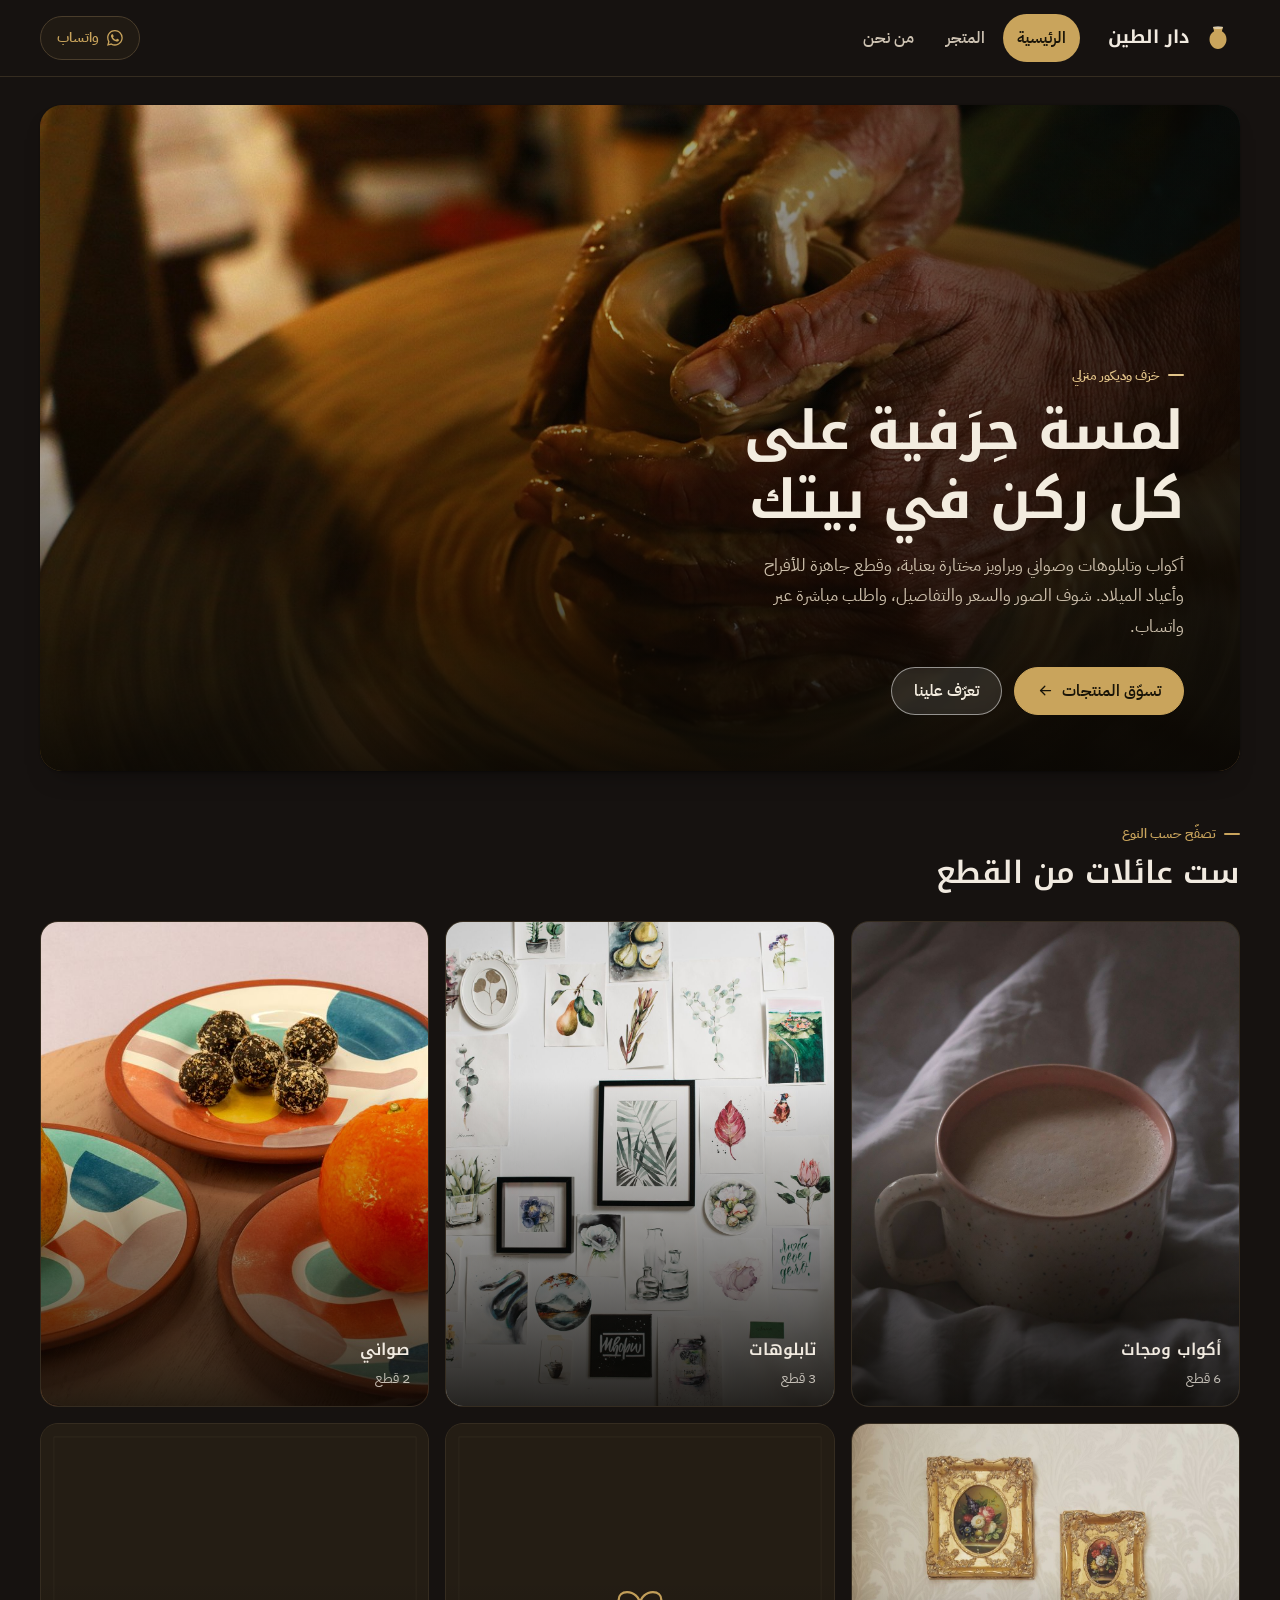
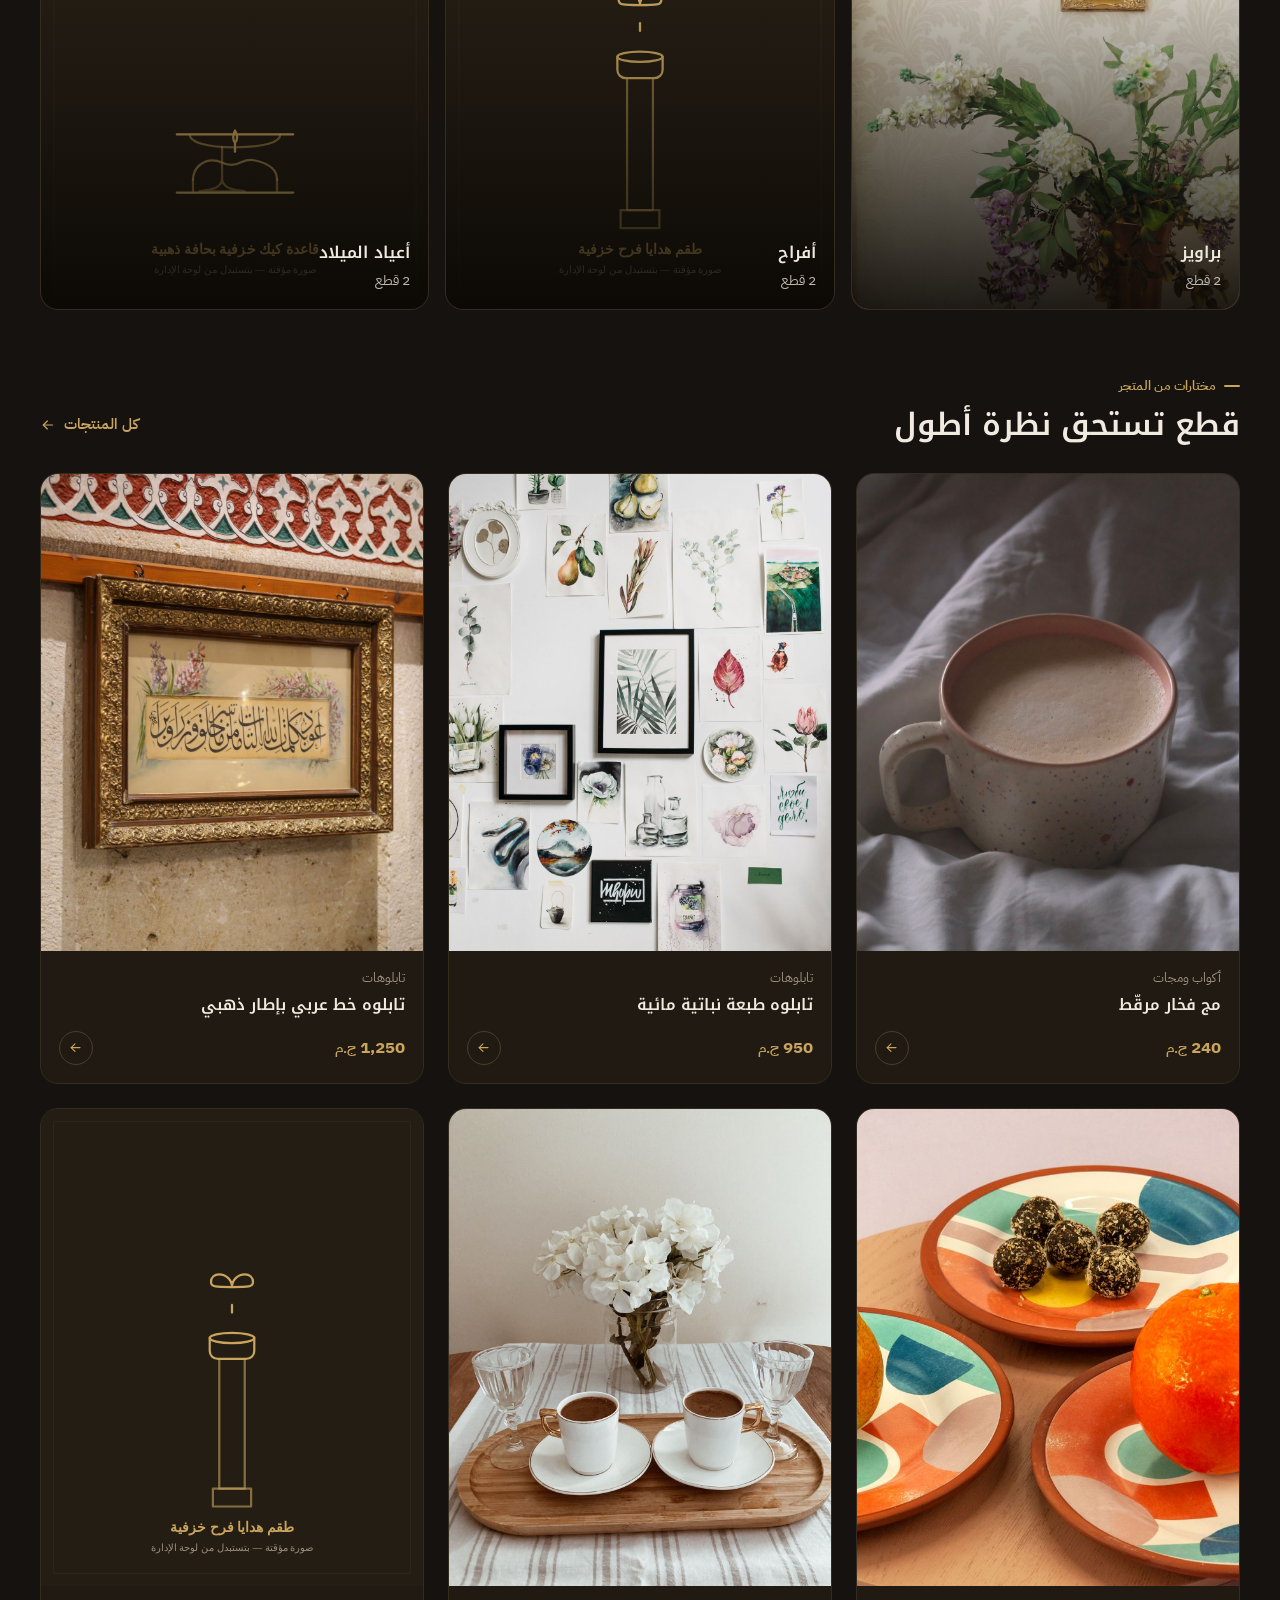
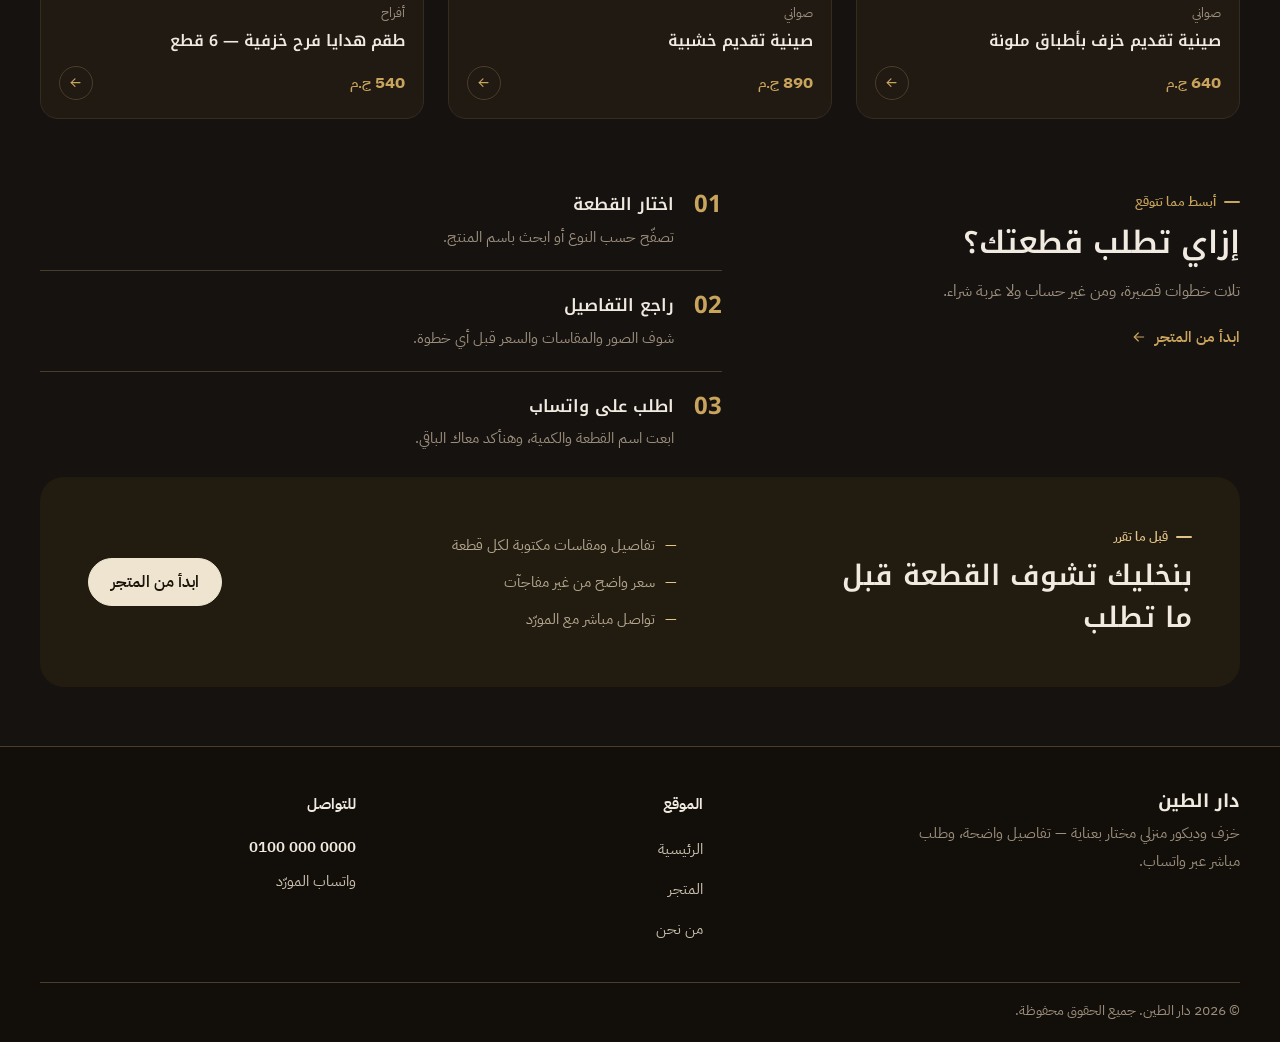
==== index.html @ bdda4b5a "chore: initial commit — دار الطين storefront (static)" ====
<!DOCTYPE html>
<html lang="ar" dir="rtl">
<head>
<meta charset="utf-8">
<meta name="viewport" content="width=device-width, initial-scale=1">
<title>دار الطين — خزف وديكور منزلي</title>
<meta name="description" content="دار الطين: أكواب ومجات وتابلوهات وصواني وبراويز مختارة بعناية. صور وسعر وتفاصيل واضحة، والطلب مباشرة عبر واتساب.">
<meta name="theme-color" content="#161210">
<link rel="icon" href="assets/favicon.svg" type="image/svg+xml">
<meta property="og:type" content="website">
<meta property="og:site_name" content="دار الطين">
<meta property="og:locale" content="ar_EG">
<meta property="og:title" content="دار الطين — خزف وديكور منزلي">
<meta property="og:description" content="أكواب ومجات وتابلوهات وصواني وبراويز مختارة بعناية. شوف الصور والسعر والتفاصيل، واطلب مباشرة عبر واتساب.">
<meta property="og:image" content="assets/stock/hero.jpg">
<meta property="og:image:alt" content="أيدٍ تشكّل الفخار على العجلة داخل ورشة خزف">
<meta name="twitter:card" content="summary_large_image">
<meta name="twitter:title" content="دار الطين — خزف وديكور منزلي">
<meta name="twitter:description" content="أكواب ومجات وتابلوهات وصواني وبراويز مختارة بعناية. الطلب مباشرة عبر واتساب.">
<meta name="twitter:image" content="assets/stock/hero.jpg">
<link rel="preconnect" href="https://fonts.googleapis.com">
<link rel="preconnect" href="https://fonts.gstatic.com" crossorigin>
<link href="https://fonts.googleapis.com/css2?family=IBM+Plex+Sans+Arabic:wght@400;500;600;700&family=Noto+Kufi+Arabic:wght@500;600;700&display=swap" rel="stylesheet">
<style>
/* OD-LAYOUT-PRIMITIVES v1 — structure only: display, flex/grid, overflow, wrapping, ratio, geometry.
   Put this @layer first; product CSS outside the layer wins ordinary layout rules.
   Native hidden and closed-dialog states take precedence over component display rules. */
@layer od-layout {
  [hidden]:not([hidden="until-found" i]) { display: none !important; }
  dialog:not([open]) { display: none !important; }

  :where(.od-stack,.od-row,.od-row-top,.od-cluster,.od-grid,.od-field,.od-stat,.od-cell,.od-tile) > :where(*) { min-width: 0; }

  /* containers */
  .od-stack   { display: flex; flex-direction: column; gap: var(--od-gap, 8px); }
  .od-row     { display: flex; align-items: center; gap: var(--od-gap, 8px); }
  .od-row-top { display: flex; align-items: flex-start; gap: var(--od-gap, 8px); }
  .od-cluster { display: flex; flex-wrap: wrap; align-items: center; gap: var(--od-gap, 8px); }
  .od-fill    { flex: 1 1 0; min-width: 0; }
  .od-fixed   { flex: none; }
  .od-grid    { display: grid; gap: var(--od-gap, 12px); grid-template-columns: repeat(var(--od-cols, 3), minmax(0, 1fr)); }

  /* stacked information: each piece is its own line — never sibling inline spans */
  .od-stat, .od-field, .od-cell { display: grid; gap: var(--od-gap, 2px); }
  :where(.od-stat,.od-field,.od-cell) > :where(*) { display: block; }
  .od-tile { display: grid; grid-template-rows: auto 1fr; }
  :where(.od-tile) > :where(*) { display: block; }

  /* media keeps its intrinsic ratio by default; never a distorted or cropped
     cover by accident. height:auto lets the ratio win over an <img height="…">
     attribute. Cropping to a uniform box is an explicit opt-in: set --od-ratio
     AND add .od-media-cover together (per the core rule, only where a crop is
     deliberate — tile thumbs, decorative fills — never on full-frame content). */
  .od-media { display: block; width: 100%; height: auto; aspect-ratio: var(--od-ratio, auto); }
  .od-media-cover { object-fit: cover; }

  /* functional inline SVG icons opt into bounded geometry; content SVGs keep their own */
  .od-icon { display: inline-block; inline-size: var(--od-icon-size, 1em); block-size: var(--od-icon-size, 1em); flex: none; }

  /* data text only — authored copy is rewritten to its budget instead */
  .od-truncate { display: block; max-width: 100%; overflow: hidden; white-space: nowrap; text-overflow: ellipsis; }
  .od-clamp-2, .od-clamp-3 { display: -webkit-box; -webkit-box-orient: vertical; overflow: hidden; overflow-wrap: anywhere; }
  .od-clamp-2 { -webkit-line-clamp: 2; }
  .od-clamp-3 { -webkit-line-clamp: 3; }
  .od-lines-2 { min-height: calc(2 * 1.4em); }   /* block-level reservation for a shared baseline */
  .od-nowrap  { white-space: nowrap; }           /* 数字+单位 · 价格+起 · 日期+星期 */
  .od-keep    { word-break: keep-all; overflow-wrap: anywhere; } /* CJK labels break at spaces / <wbr> first */

  /* screen skeleton (optional): bars take their own space, the middle scrolls — no padding guessed for chrome */
  .od-screen { display: grid; grid-template-rows: auto minmax(0, 1fr) auto; height: 100%; }
  .od-scroll { overflow-y: auto; overscroll-behavior: contain; min-height: 0; }

  /* horizontal rail: the next item peeks at the edge; trailing room survives overflow */
  .od-rail { display: flex; gap: var(--od-gap, 8px); overflow-x: auto; scroll-snap-type: x proximity; scrollbar-width: none;
             padding-inline: var(--od-rail-pad, 16px); scroll-padding-inline: var(--od-rail-pad, 16px); }
  .od-rail::-webkit-scrollbar { display: none; }
  :where(.od-rail) > :where(*) { flex: none; scroll-snap-align: start; }
  :where(.od-rail) > :where(:last-child) { margin-inline-end: var(--od-rail-pad, 16px); }

  .od-spacer { flex: none; visibility: hidden; pointer-events: none; }
  .od-touch  { min-width: 44px; min-height: 44px; }
}
:root [hidden]:where(:not([hidden="until-found" i])) { display: none; }
/* /OD-LAYOUT-PRIMITIVES v1 */
</style>
<link rel="stylesheet" href="styles.css">
</head>
<body>
<a class="skip-link" href="#main">تخطَّ إلى المحتوى</a>

<header class="site-header">
  <div class="container header-inner">
    <button class="brand" type="button" data-nav="home" aria-label="دار الطين — الصفحة الرئيسية">
      <span class="brand-mark" aria-hidden="true">
        <svg viewBox="0 0 32 32" focusable="false">
          <path d="M11 5h10l-1.1 4.3c2.9 1.7 4.6 4.5 4.6 7.9 0 5.1-3.7 9.8-8.5 9.8s-8.5-4.7-8.5-9.8c0-3.4 1.7-6.2 4.6-7.9L11 5Z" fill="currentColor"/>
          <ellipse cx="16" cy="5.6" rx="5" ry="1.5" fill="#F3ECDF" opacity=".55"/>
        </svg>
      </span>
      <span class="brand-name">دار الطين</span>
    </button>

    <nav class="main-nav" aria-label="التنقل الرئيسي">
      <button type="button" class="nav-link" data-nav="home" aria-current="page">الرئيسية</button>
      <button type="button" class="nav-link" data-nav="shop">المتجر</button>
      <button type="button" class="nav-link" data-nav="about">من نحن</button>
    </nav>

    <div class="header-actions">
      <button class="header-shop" type="button" data-nav="shop">المتجر</button>
      <a class="btn btn-wa btn-sm" data-wa-link href="#" target="_blank" rel="noopener" aria-label="تواصل عبر واتساب">
        <svg class="od-icon" viewBox="0 0 24 24" fill="currentColor" aria-hidden="true" focusable="false"><path d="M17.472 14.382c-.297-.149-1.758-.867-2.03-.967-.273-.099-.471-.148-.67.15-.197.297-.767.966-.94 1.164-.173.199-.347.223-.644.075-.297-.15-1.255-.463-2.39-1.475-.883-.788-1.48-1.761-1.653-2.059-.173-.297-.018-.458.13-.606.134-.133.298-.347.446-.52.149-.174.198-.298.298-.497.099-.198.05-.371-.025-.52-.075-.149-.669-1.612-.916-2.207-.242-.579-.487-.5-.669-.51-.173-.008-.371-.01-.57-.01-.198 0-.52.074-.792.372-.272.297-1.04 1.016-1.04 2.479 0 1.462 1.065 2.875 1.213 3.074.149.198 2.096 3.2 5.077 4.487.709.306 1.262.489 1.694.625.712.227 1.36.195 1.871.118.571-.085 1.758-.719 2.006-1.413.248-.694.248-1.289.173-1.413-.074-.124-.272-.198-.57-.347m-5.421 7.403h-.004a9.87 9.87 0 0 1-5.031-1.378l-.361-.214-3.741.982.998-3.648-.235-.374a9.86 9.86 0 0 1-1.51-5.26c.001-5.45 4.436-9.884 9.888-9.884 2.64 0 5.122 1.03 6.988 2.898a9.825 9.825 0 0 1 2.893 6.994c-.003 5.45-4.437 9.884-9.885 9.884m8.413-18.297A11.815 11.815 0 0 0 12.05 0C5.495 0 .16 5.335.157 11.892c0 2.096.547 4.142 1.588 5.945L0 24l6.305-1.654a11.882 11.882 0 0 0 5.683 1.448h.005c6.554 0 11.89-5.335 11.893-11.893a11.821 11.821 0 0 0-3.48-8.413Z"/></svg>
        <span>واتساب</span>
      </a>
      <button class="menu-toggle" id="menu-toggle" type="button" aria-expanded="false" aria-controls="mobile-menu" aria-label="فتح القائمة">
        <svg class="od-icon" viewBox="0 0 24 24" fill="none" stroke="currentColor" stroke-width="1.7" stroke-linecap="round" aria-hidden="true" focusable="false"><path d="M4 7h16M4 12h16M4 17h16"/></svg>
      </button>
    </div>
  </div>

  <div class="mobile-menu" id="mobile-menu" hidden>
    <nav aria-label="قائمة الجوال">
      <button type="button" class="nav-link" data-nav="home">الرئيسية</button>
      <button type="button" class="nav-link" data-nav="shop">المتجر</button>
      <button type="button" class="nav-link" data-nav="about">من نحن</button>
    </nav>
  </div>
</header>

<main id="main" tabindex="-1">

  <section class="view" id="view-home" aria-labelledby="home-title">
    <div class="hero">
      <div class="container">
        <div class="hero-panel">
          <img class="hero-img" src="assets/stock/hero.jpg" width="1280" height="853" alt="أيدٍ تشكّل الفخار على العجلة داخل ورشة خزف" fetchpriority="high" decoding="async">
          <div class="hero-copy">
            <p class="eyebrow eyebrow-inverse">خزف وديكور منزلي</p>
            <h1 id="home-title" tabindex="-1">لمسة حِرَفية على كل ركن في بيتك</h1>
            <p class="hero-lead">أكواب وتابلوهات وصواني وبراويز مختارة بعناية، وقطع جاهزة للأفراح وأعياد الميلاد. شوف الصور والسعر والتفاصيل، واطلب مباشرة عبر واتساب.</p>
            <div class="hero-actions">
              <button class="btn btn-primary" type="button" data-nav="shop">
                تسوّق المنتجات
                <svg class="od-icon" viewBox="0 0 24 24" fill="none" stroke="currentColor" stroke-width="1.8" stroke-linecap="round" stroke-linejoin="round" aria-hidden="true" focusable="false"><path d="M19 12H5"/><path d="m11 18-6-6 6-6"/></svg>
              </button>
              <button class="btn btn-hero-ghost" type="button" data-nav="about">تعرّف علينا</button>
            </div>
            <p class="hero-caption" id="hero-caption" hidden></p>
          </div>
        </div>
      </div>
    </div>

    <section class="section" aria-labelledby="cat-title">
      <div class="container">
        <div class="section-head">
          <div>
            <p class="eyebrow">تصفّح حسب النوع</p>
            <h2 id="cat-title">ست عائلات من القطع</h2>
          </div>
        </div>
        <div class="category-grid">
          <button class="category-tile" type="button" data-cat-goto="mugs">
            <span class="category-media" data-cat-media="mugs" aria-hidden="true">
              <img alt="" loading="lazy" decoding="async" hidden>
              <span class="category-fallback" hidden>
                <svg class="od-icon" viewBox="0 0 24 24" fill="none" stroke="currentColor" stroke-width="1.6" stroke-linecap="round" stroke-linejoin="round" focusable="false"><path d="M5 8h11v7a5 5 0 0 1-5 5h-1a5 5 0 0 1-5-5V8Z"/><path d="M16 9h2.3a2.7 2.7 0 0 1 0 5.4H16"/></svg>
              </span>
            </span>
            <span class="category-body">
              <span class="category-name">أكواب ومجات</span>
              <span class="category-count" data-cat-count="mugs">—</span>
            </span>
          </button>
          <button class="category-tile" type="button" data-cat-goto="art">
            <span class="category-media" data-cat-media="art" aria-hidden="true">
              <img alt="" loading="lazy" decoding="async" hidden>
              <span class="category-fallback" hidden>
                <svg class="od-icon" viewBox="0 0 24 24" fill="none" stroke="currentColor" stroke-width="1.6" stroke-linecap="round" stroke-linejoin="round" focusable="false"><rect x="4" y="5" width="16" height="14" rx="2"/><path d="m7.5 15.5 3-3 2.5 2.5 2-2 2.5 2.5"/><circle cx="9" cy="9.3" r="1"/></svg>
              </span>
            </span>
            <span class="category-body">
              <span class="category-name">تابلوهات</span>
              <span class="category-count" data-cat-count="art">—</span>
            </span>
          </button>
          <button class="category-tile" type="button" data-cat-goto="trays">
            <span class="category-media" data-cat-media="trays" aria-hidden="true">
              <img alt="" loading="lazy" decoding="async" hidden>
              <span class="category-fallback" hidden>
                <svg class="od-icon" viewBox="0 0 24 24" fill="none" stroke="currentColor" stroke-width="1.6" stroke-linecap="round" stroke-linejoin="round" focusable="false"><ellipse cx="12" cy="9.5" rx="8" ry="3"/><path d="M4 9.5v3.2c0 2 3.6 3.6 8 3.6s8-1.6 8-3.6V9.5"/></svg>
              </span>
            </span>
            <span class="category-body">
              <span class="category-name">صواني</span>
              <span class="category-count" data-cat-count="trays">—</span>
            </span>
          </button>
          <button class="category-tile" type="button" data-cat-goto="frames">
            <span class="category-media" data-cat-media="frames" aria-hidden="true">
              <img alt="" loading="lazy" decoding="async" hidden>
              <span class="category-fallback" hidden>
                <svg class="od-icon" viewBox="0 0 24 24" fill="none" stroke="currentColor" stroke-width="1.6" stroke-linecap="round" stroke-linejoin="round" focusable="false"><rect x="4" y="4" width="16" height="16" rx="1.5"/><rect x="8" y="8" width="8" height="8" rx="1"/></svg>
              </span>
            </span>
            <span class="category-body">
              <span class="category-name">براويز</span>
              <span class="category-count" data-cat-count="frames">—</span>
            </span>
          </button>
          <button class="category-tile" type="button" data-cat-goto="weddings">
            <span class="category-media" data-cat-media="weddings" aria-hidden="true">
              <img alt="" loading="lazy" decoding="async" hidden>
              <span class="category-fallback" hidden>
                <svg class="od-icon" viewBox="0 0 24 24" fill="none" stroke="currentColor" stroke-width="1.6" stroke-linecap="round" stroke-linejoin="round" focusable="false"><circle cx="9.2" cy="14" r="5.2"/><circle cx="14.8" cy="14" r="5.2"/><path d="m9.2 8.8-1.4-1.5 1.4-1.5 1.4 1.5Z"/></svg>
              </span>
            </span>
            <span class="category-body">
              <span class="category-name">أفراح</span>
              <span class="category-count" data-cat-count="weddings">—</span>
            </span>
          </button>
          <button class="category-tile" type="button" data-cat-goto="birthdays">
            <span class="category-media" data-cat-media="birthdays" aria-hidden="true">
              <img alt="" loading="lazy" decoding="async" hidden>
              <span class="category-fallback" hidden>
                <svg class="od-icon" viewBox="0 0 24 24" fill="none" stroke="currentColor" stroke-width="1.6" stroke-linecap="round" stroke-linejoin="round" focusable="false"><path d="M5 20h14"/><path d="M6 20v-6a2 2 0 0 1 2-2h8a2 2 0 0 1 2 2v6"/><path d="M9 16.2v.8"/><path d="M12 16.2v.8"/><path d="M15 16.2v.8"/><path d="M9 11.8V9.8"/><path d="M12 11.8V9.8"/><path d="M15 11.8V9.8"/></svg>
              </span>
            </span>
            <span class="category-body">
              <span class="category-name">أعياد الميلاد</span>
              <span class="category-count" data-cat-count="birthdays">—</span>
            </span>
          </button>
        </div>
      </div>
    </section>

    <section class="section section-tight" aria-labelledby="feat-title">
      <div class="container">
        <div class="section-head">
          <div>
            <p class="eyebrow">مختارات من المتجر</p>
            <h2 id="feat-title">قطع تستحق نظرة أطول</h2>
          </div>
          <button class="text-link" type="button" data-nav="shop">
            كل المنتجات
            <svg class="od-icon" viewBox="0 0 24 24" fill="none" stroke="currentColor" stroke-width="1.8" stroke-linecap="round" stroke-linejoin="round" aria-hidden="true" focusable="false"><path d="M19 12H5"/><path d="m11 18-6-6 6-6"/></svg>
          </button>
        </div>
        <div class="product-grid" id="featured-grid"></div>
      </div>
    </section>

    <section class="section" aria-labelledby="steps-title">
      <div class="container steps-layout">
        <div class="steps-intro">
          <p class="eyebrow">أبسط مما تتوقع</p>
          <h2 id="steps-title">إزاي تطلب قطعتك؟</h2>
          <p class="steps-lead">تلات خطوات قصيرة، ومن غير حساب ولا عربة شراء.</p>
          <button class="text-link" type="button" data-nav="shop">
            ابدأ من المتجر
            <svg class="od-icon" viewBox="0 0 24 24" fill="none" stroke="currentColor" stroke-width="1.8" stroke-linecap="round" stroke-linejoin="round" aria-hidden="true" focusable="false"><path d="M19 12H5"/><path d="m11 18-6-6 6-6"/></svg>
          </button>
        </div>
        <ol class="steps-grid">
          <li class="step">
            <span class="step-num" aria-hidden="true">01</span>
            <h3>اختار القطعة</h3>
            <p>تصفّح حسب النوع أو ابحث باسم المنتج.</p>
          </li>
          <li class="step">
            <span class="step-num" aria-hidden="true">02</span>
            <h3>راجع التفاصيل</h3>
            <p>شوف الصور والمقاسات والسعر قبل أي خطوة.</p>
          </li>
          <li class="step">
            <span class="step-num" aria-hidden="true">03</span>
            <h3>اطلب على واتساب</h3>
            <p>ابعت اسم القطعة والكمية، وهنأكد معاك الباقي.</p>
          </li>
        </ol>
      </div>
    </section>

    <div class="container">
      <section class="craft-band" aria-labelledby="craft-title">
        <div class="craft-copy">
          <p class="eyebrow eyebrow-inverse">قبل ما تقرر</p>
          <h2 id="craft-title">بنخليك تشوف القطعة قبل ما تطلب</h2>
        </div>
        <ul class="craft-list">
          <li>تفاصيل ومقاسات مكتوبة لكل قطعة</li>
          <li>سعر واضح من غير مفاجآت</li>
          <li>تواصل مباشر مع المورّد</li>
        </ul>
        <button class="btn btn-light" type="button" data-nav="shop">ابدأ من المتجر</button>
      </section>
    </div>
  </section>

  <section class="view" id="view-shop" aria-labelledby="shop-title" hidden>
    <div class="container page-head">
      <p class="eyebrow">المتجر</p>
      <h1 id="shop-title" tabindex="-1">كل المنتجات</h1>
      <p class="page-lead">اختار من الأكواب والمجات والتابلوهات والصواني والبراويز وقطع الأفراح وأعياد الميلاد. كل قطعة بصورة وسعر وتفاصيل، والطلب عبر واتساب.</p>
    </div>

    <div class="container">
      <div class="shop-toolbar">
        <div class="field">
          <label for="search-input">ابحث في المنتجات</label>
          <input id="search-input" type="search" placeholder="مثال: مج، تابلوه، صينية" autocomplete="off">
        </div>
        <div class="field field-sort">
          <label for="sort-select">الترتيب</label>
          <select id="sort-select">
            <option value="featured">المختارات أولًا</option>
            <option value="price-asc">السعر: من الأقل</option>
            <option value="price-desc">السعر: من الأعلى</option>
          </select>
        </div>
      </div>

      <div class="chip-row" role="group" aria-label="تصفية حسب النوع">
        <button class="chip" type="button" data-cat-filter="all" aria-pressed="true">الكل</button>
        <button class="chip" type="button" data-cat-filter="mugs" aria-pressed="false">أكواب ومجات</button>
        <button class="chip" type="button" data-cat-filter="art" aria-pressed="false">تابلوهات</button>
        <button class="chip" type="button" data-cat-filter="trays" aria-pressed="false">صواني</button>
        <button class="chip" type="button" data-cat-filter="frames" aria-pressed="false">براويز</button>
        <button class="chip" type="button" data-cat-filter="weddings" aria-pressed="false">أفراح</button>
        <button class="chip" type="button" data-cat-filter="birthdays" aria-pressed="false">أعياد الميلاد</button>
      </div>

      <p class="results-count" id="results-count" aria-live="polite"></p>
      <div class="product-grid" id="shop-grid"></div>

      <div class="empty-state" id="shop-empty" hidden>
        <span class="empty-icon" aria-hidden="true">
          <svg class="od-icon" viewBox="0 0 24 24" fill="none" stroke="currentColor" stroke-width="1.6" stroke-linecap="round" stroke-linejoin="round" focusable="false"><circle cx="11" cy="11" r="6.5"/><path d="m16 16 4 4"/></svg>
        </span>
        <h2 id="empty-title">مفيش نتائج مطابقة</h2>
        <p id="empty-text">جرّب كلمة تانية أو ارجع لكل المنتجات.</p>
        <button class="btn btn-outline" type="button" id="reset-filters">اعرض كل المنتجات</button>
      </div>
    </div>
  </section>

  <section class="view" id="view-product" aria-labelledby="detail-name" hidden>
    <div class="container">
      <button class="back-link" type="button" id="detail-back">
        <svg class="od-icon" viewBox="0 0 24 24" fill="none" stroke="currentColor" stroke-width="1.8" stroke-linecap="round" stroke-linejoin="round" aria-hidden="true" focusable="false"><path d="M19 12H5"/><path d="m11 18-6-6 6-6"/></svg>
        رجوع للمتجر
      </button>

      <div class="detail-grid">
        <div class="detail-media-wrap">
          <figure class="detail-media">
            <img id="detail-img" src="assets/stock/hero.jpg" alt="" width="1200" height="800" decoding="async">
          </figure>
          <div class="detail-thumbs" id="detail-thumbs" role="group" aria-label="صور المنتج" hidden></div>
        </div>

        <div class="detail-info">
          <p class="eyebrow" id="detail-cat"></p>
          <h1 id="detail-name" tabindex="-1"></h1>
          <p class="detail-price od-nowrap" id="detail-price"></p>
          <p class="detail-desc" id="detail-desc"></p>

          <dl class="specs" id="detail-specs"></dl>

          <div class="buy-row">
            <div class="qty-block">
              <span class="qty-label" id="qty-label">الكمية</span>
              <div class="qty" role="group" aria-labelledby="qty-label">
                <button id="qty-minus" type="button" aria-label="تقليل الكمية">
                  <svg class="od-icon" viewBox="0 0 24 24" fill="none" stroke="currentColor" stroke-width="1.9" stroke-linecap="round" aria-hidden="true" focusable="false"><path d="M5 12h14"/></svg>
                </button>
                <span class="qty-value" id="qty-value" aria-live="polite">1</span>
                <button id="qty-plus" type="button" aria-label="زيادة الكمية">
                  <svg class="od-icon" viewBox="0 0 24 24" fill="none" stroke="currentColor" stroke-width="1.9" stroke-linecap="round" aria-hidden="true" focusable="false"><path d="M12 5v14M5 12h14"/></svg>
                </button>
              </div>
            </div>
            <div class="od-stat total" aria-live="polite">
              <span>الإجمالي</span>
              <strong class="od-nowrap" id="detail-total"></strong>
            </div>
          </div>

          <a class="btn btn-primary btn-block" id="detail-wa" href="#" target="_blank" rel="noopener">
            <svg class="od-icon" viewBox="0 0 24 24" fill="currentColor" aria-hidden="true" focusable="false"><path d="M17.472 14.382c-.297-.149-1.758-.867-2.03-.967-.273-.099-.471-.148-.67.15-.197.297-.767.966-.94 1.164-.173.199-.347.223-.644.075-.297-.15-1.255-.463-2.39-1.475-.883-.788-1.48-1.761-1.653-2.059-.173-.297-.018-.458.13-.606.134-.133.298-.347.446-.52.149-.174.198-.298.298-.497.099-.198.05-.371-.025-.52-.075-.149-.669-1.612-.916-2.207-.242-.579-.487-.5-.669-.51-.173-.008-.371-.01-.57-.01-.198 0-.52.074-.792.372-.272.297-1.04 1.016-1.04 2.479 0 1.462 1.065 2.875 1.213 3.074.149.198 2.096 3.2 5.077 4.487.709.306 1.262.489 1.694.625.712.227 1.36.195 1.871.118.571-.085 1.758-.719 2.006-1.413.248-.694.248-1.289.173-1.413-.074-.124-.272-.198-.57-.347m-5.421 7.403h-.004a9.87 9.87 0 0 1-5.031-1.378l-.361-.214-3.741.982.998-3.648-.235-.374a9.86 9.86 0 0 1-1.51-5.26c.001-5.45 4.436-9.884 9.888-9.884 2.64 0 5.122 1.03 6.988 2.898a9.825 9.825 0 0 1 2.893 6.994c-.003 5.45-4.437 9.884-9.885 9.884m8.413-18.297A11.815 11.815 0 0 0 12.05 0C5.495 0 .16 5.335.157 11.892c0 2.096.547 4.142 1.588 5.945L0 24l6.305-1.654a11.882 11.882 0 0 0 5.683 1.448h.005c6.554 0 11.89-5.335 11.893-11.893a11.821 11.821 0 0 0-3.48-8.413Z"/></svg>
            اطلب عبر واتساب
          </a>
          <p class="detail-note">هنأكد معاك التوفر وطريقة التوصيل على واتساب قبل الشحن.</p>
          <ul class="buy-trust" id="detail-trust" aria-label="معلومات الطلب"></ul>
        </div>
      </div>

      <section class="similar" id="similar-section" aria-labelledby="similar-title" hidden>
        <div class="section-head">
          <h2 id="similar-title">قطع من نفس العائلة</h2>
        </div>
        <div class="product-grid" id="similar-grid"></div>
      </section>
    </div>
  </section>

  <section class="view" id="view-about" aria-labelledby="about-title" hidden>
    <div class="container page-head">
      <p class="eyebrow">من نحن</p>
      <h1 id="about-title" tabindex="-1">حكايتنا مع الطين</h1>
    </div>

    <div class="container">
      <div class="about-grid">
        <div class="about-copy">
          <figure class="about-media">
            <img src="assets/stock/mug-set.jpg" width="1200" height="800" alt="مجات خزفية خام وأدوات تلوين على طاولة بيضاء" loading="lazy" decoding="async">
          </figure>
          <p>دار الطين مساحة صغيرة بدأت من حب الخزف وتفاصيل البيت. بنختار القطع واحدة واحدة، ونهتم إن كل قطعة توصل لك بشكل يليق بيها.</p>
          <p>كل قطعة بتظهر بصورتها الحقيقية، ولو عندك سؤال عن مقاس أو لون أو توفر، تواصل معانا مباشرة على واتساب.</p>
        </div>

        <aside class="contact-card" aria-labelledby="contact-title">
          <h2 id="contact-title">تواصل مع المورّد</h2>
          <p class="contact-lead">للطلب أو السؤال عن أي قطعة، ابعتلنا رسالة واتساب وهنرد عليك في أقرب وقت.</p>

          <div class="contact-line">
            <span class="contact-label">رقم الهاتف</span>
            <a id="contact-phone" href="#" dir="ltr">0100 000 0000</a>
          </div>

          <a class="btn btn-primary btn-block" id="contact-wa" data-wa-link href="#" target="_blank" rel="noopener">
            <svg class="od-icon" viewBox="0 0 24 24" fill="currentColor" aria-hidden="true" focusable="false"><path d="M17.472 14.382c-.297-.149-1.758-.867-2.03-.967-.273-.099-.471-.148-.67.15-.197.297-.767.966-.94 1.164-.173.199-.347.223-.644.075-.297-.15-1.255-.463-2.39-1.475-.883-.788-1.48-1.761-1.653-2.059-.173-.297-.018-.458.13-.606.134-.133.298-.347.446-.52.149-.174.198-.298.298-.497.099-.198.05-.371-.025-.52-.075-.149-.669-1.612-.916-2.207-.242-.579-.487-.5-.669-.51-.173-.008-.371-.01-.57-.01-.198 0-.52.074-.792.372-.272.297-1.04 1.016-1.04 2.479 0 1.462 1.065 2.875 1.213 3.074.149.198 2.096 3.2 5.077 4.487.709.306 1.262.489 1.694.625.712.227 1.36.195 1.871.118.571-.085 1.758-.719 2.006-1.413.248-.694.248-1.289.173-1.413-.074-.124-.272-.198-.57-.347m-5.421 7.403h-.004a9.87 9.87 0 0 1-5.031-1.378l-.361-.214-3.741.982.998-3.648-.235-.374a9.86 9.86 0 0 1-1.51-5.26c.001-5.45 4.436-9.884 9.888-9.884 2.64 0 5.122 1.03 6.988 2.898a9.825 9.825 0 0 1 2.893 6.994c-.003 5.45-4.437 9.884-9.885 9.884m8.413-18.297A11.815 11.815 0 0 0 12.05 0C5.495 0 .16 5.335.157 11.892c0 2.096.547 4.142 1.588 5.945L0 24l6.305-1.654a11.882 11.882 0 0 0 5.683 1.448h.005c6.554 0 11.89-5.335 11.893-11.893a11.821 11.821 0 0 0-3.48-8.413Z"/></svg>
            افتح محادثة واتساب
          </a>

          <p class="contact-note">الرسالة بتوصل للمورّد مباشرة، من غير وسيط.</p>
        </aside>
      </div>
    </div>
  </section>

</main>

<footer class="site-footer">
  <div class="container footer-grid">
    <div class="footer-brand">
      <span class="brand-name">دار الطين</span>
      <p>خزف وديكور منزلي مختار بعناية — تفاصيل واضحة، وطلب مباشر عبر واتساب.</p>
    </div>
    <nav class="footer-nav" aria-label="روابط الموقع">
      <h2>الموقع</h2>
      <button type="button" class="footer-link" data-nav="home">الرئيسية</button>
      <button type="button" class="footer-link" data-nav="shop">المتجر</button>
      <button type="button" class="footer-link" data-nav="about">من نحن</button>
    </nav>
    <div class="footer-contact">
      <h2>للتواصل</h2>
      <a id="footer-phone" href="#" dir="ltr">0100 000 0000</a>
      <a class="footer-link" data-wa-link href="#" target="_blank" rel="noopener">واتساب المورّد</a>
    </div>
  </div>
  <div class="container footer-bottom">
    <p>© <span id="year">2026</span> دار الطين. جميع الحقوق محفوظة.</p>
  </div>
</footer>

<div class="mobile-buy" id="mobile-buy" hidden>
  <div class="container mobile-buy-inner">
    <div class="mobile-buy-total">
      <span>الإجمالي</span>
      <strong class="od-nowrap" id="mobile-buy-price"></strong>
    </div>
    <a class="btn btn-primary" id="mobile-buy-wa" href="#" target="_blank" rel="noopener">
      <svg class="od-icon" viewBox="0 0 24 24" fill="currentColor" aria-hidden="true" focusable="false"><path d="M17.472 14.382c-.297-.149-1.758-.867-2.03-.967-.273-.099-.471-.148-.67.15-.197.297-.767.966-.94 1.164-.173.199-.347.223-.644.075-.297-.15-1.255-.463-2.39-1.475-.883-.788-1.48-1.761-1.653-2.059-.173-.297-.018-.458.13-.606.134-.133.298-.347.446-.52.149-.174.198-.298.298-.497.099-.198.05-.371-.025-.52-.075-.149-.669-1.612-.916-2.207-.242-.579-.487-.5-.669-.51-.173-.008-.371-.01-.57-.01-.198 0-.52.074-.792.372-.272.297-1.04 1.016-1.04 2.479 0 1.462 1.065 2.875 1.213 3.074.149.198 2.096 3.2 5.077 4.487.709.306 1.262.489 1.694.625.712.227 1.36.195 1.871.118.571-.085 1.758-.719 2.006-1.413.248-.694.248-1.289.173-1.413-.074-.124-.272-.198-.57-.347m-5.421 7.403h-.004a9.87 9.87 0 0 1-5.031-1.378l-.361-.214-3.741.982.998-3.648-.235-.374a9.86 9.86 0 0 1-1.51-5.26c.001-5.45 4.436-9.884 9.888-9.884 2.64 0 5.122 1.03 6.988 2.898a9.825 9.825 0 0 1 2.893 6.994c-.003 5.45-4.437 9.884-9.885 9.884m8.413-18.297A11.815 11.815 0 0 0 12.05 0C5.495 0 .16 5.335.157 11.892c0 2.096.547 4.142 1.588 5.945L0 24l6.305-1.654a11.882 11.882 0 0 0 5.683 1.448h.005c6.554 0 11.89-5.335 11.893-11.893a11.821 11.821 0 0 0-3.48-8.413Z"/></svg>
      اطلب عبر واتساب
    </a>
  </div>
</div>

<noscript>
  <p class="noscript-note">المتجر يحتاج تشغيل JavaScript لعرض المنتجات والتنقل بين الصفحات.</p>
</noscript>

<script src="store-data.js"></script>
<script src="app.js"></script>
</body>
</html>
---- styles.css ----
:root {
  /* Dark "kiln-night" luxe: warm fired-clay dark base, single antique-gold accent */
  --bg: #161210;
  --surface: #201A13;
  --ink: #F1EAE0;
  --ink-soft: #CDC2B2;
  --muted: #9C8F7D;
  --line: #352C20;
  --line-strong: #4A3D2B;
  --brand: #C9A45C;
  --brand-deep: #B08E4A;
  --brand-tint: #2B2317;
  --accent: #C9A45C;
  --accent-light: #E2C489;
  --inverse-bg: #221B10;
  --inverse-ink: #F1EAE0;
  --inverse-muted: #B4A78F;
  --radius-sm: 10px;
  --radius: 16px;
  --radius-lg: 22px;
  --shadow: 0 1px 2px rgba(0, 0, 0, .3), 0 14px 30px -20px rgba(0, 0, 0, .7);
  --font-display: "Noto Kufi Arabic", "Segoe UI", Tahoma, sans-serif;
  --font-body: "IBM Plex Sans Arabic", "Segoe UI", Tahoma, sans-serif;
}

*,
*::before,
*::after {
  box-sizing: border-box;
}

html {
  scroll-behavior: smooth;
  scroll-padding-top: 96px;
  -webkit-text-size-adjust: 100%;
}

body {
  margin: 0;
  background: var(--bg);
  color: var(--ink);
  font-family: var(--font-body);
  font-size: 1.0625rem;
  line-height: 1.75;
  -webkit-font-smoothing: antialiased;
  text-rendering: optimizeLegibility;
}

img {
  max-width: 100%;
}

button,
input,
select {
  font: inherit;
  color: inherit;
}

button {
  cursor: pointer;
}

h1,
h2,
h3 {
  font-family: var(--font-display);
  font-weight: 600;
  color: var(--ink);
  margin: 0;
}

p {
  margin: 0;
}

a {
  color: var(--brand);
}

::selection {
  background: var(--brand);
  color: #191408;
}

:focus-visible {
  outline: 2px solid var(--accent);
  outline-offset: 3px;
}

.container {
  width: min(1200px, 100% - 48px);
  margin-inline: auto;
}

.skip-link {
  position: absolute;
  inset-inline-start: 16px;
  top: -80px;
  z-index: 100;
  padding: 12px 18px;
  background: var(--brand);
  color: #191408;
  border-radius: 0 0 12px 12px;
  font-weight: 600;
  text-decoration: none;
  transition: top .2s ease-out;
}

.skip-link:focus {
  top: 0;
}

/* ---------- Buttons ---------- */

.btn {
  display: inline-flex;
  align-items: center;
  justify-content: center;
  gap: 8px;
  min-height: 48px;
  padding: 12px 22px;
  border: 1px solid transparent;
  border-radius: 999px;
  font-family: var(--font-body);
  font-size: .97rem;
  font-weight: 600;
  line-height: 1.2;
  text-decoration: none;
  cursor: pointer;
  transition: background-color .2s ease, color .2s ease, border-color .2s ease, transform .2s ease;
}

.btn .od-icon {
  --od-icon-size: 1.1em;
}

.btn-primary {
  background: var(--brand);
  color: #191408;
  border-color: var(--brand);
}

.btn-outline {
  background: transparent;
  color: var(--ink);
  border-color: var(--line-strong);
}

.btn-wa {
  background: var(--surface);
  color: var(--brand);
  border-color: var(--line-strong);
}

.btn-light {
  background: #EFE4CF;
  color: #1B140A;
  border-color: #EFE4CF;
}

.btn-hero-ghost {
  background: rgba(255, 255, 255, .1);
  color: #F3ECDF;
  border-color: rgba(255, 255, 255, .5);
  backdrop-filter: blur(3px);
}

.btn-sm {
  min-height: 44px;
  padding: 8px 16px;
  font-size: .9rem;
}

.btn-block {
  width: 100%;
}

@media (hover: hover) {
  .btn-primary:hover {
    background: var(--brand-deep);
    border-color: var(--brand-deep);
  }

  .btn-outline:hover {
    background: var(--surface);
    border-color: var(--ink-soft);
  }

  .btn-wa:hover {
    background: var(--brand-tint);
    border-color: var(--brand);
  }

  .btn-light:hover {
    background: #FBF4E3;
    border-color: #FBF4E3;
  }

  .btn-hero-ghost:hover {
    background: rgba(255, 255, 255, .2);
    border-color: #F3ECDF;
  }
}

/* ---------- Header ---------- */

.site-header {
  position: sticky;
  top: 0;
  z-index: 60;
  background: var(--bg);
  border-bottom: 1px solid var(--line);
}

.header-inner {
  display: flex;
  align-items: center;
  gap: 24px;
  min-height: 76px;
}

.brand {
  display: inline-flex;
  align-items: center;
  gap: 10px;
  padding: 4px;
  background: none;
  border: 0;
  color: var(--ink);
  font-family: var(--font-display);
  font-size: 1.12rem;
  font-weight: 700;
}

.brand-mark {
  display: grid;
  place-items: center;
  width: 36px;
  height: 36px;
  color: var(--brand);
}

.brand-mark svg {
  width: 32px;
  height: 32px;
  display: block;
}

.brand-name {
  line-height: 1.2;
}

.main-nav {
  display: flex;
  align-items: center;
  gap: 4px;
}

.nav-link {
  min-height: 44px;
  padding: 10px 14px;
  background: none;
  border: 0;
  border-radius: 999px;
  color: var(--ink-soft);
  font-family: var(--font-body);
  font-size: .97rem;
  font-weight: 600;
  cursor: pointer;
  transition: background-color .18s ease, color .18s ease;
}

.nav-link[aria-current="page"] {
  background: var(--brand);
  color: #191408;
}

@media (hover: hover) {
  .nav-link:not([aria-current="page"]):hover {
    background: var(--brand-tint);
    color: var(--brand-deep);
  }
}

.header-actions {
  display: flex;
  align-items: center;
  gap: 8px;
  margin-inline-start: auto;
}

.header-actions .btn {
  font-size: .9rem;
}

.header-shop {
  display: none;
  align-items: center;
  min-height: 44px;
  padding: 8px 16px;
  background: var(--surface);
  border: 1px solid var(--line-strong);
  border-radius: 999px;
  color: var(--ink);
  font-size: .92rem;
  font-weight: 600;
}

.header-shop[aria-current="page"] {
  background: var(--brand);
  border-color: var(--brand);
  color: #191408;
}

.menu-toggle {
  display: none;
  align-items: center;
  justify-content: center;
  width: 44px;
  height: 44px;
  background: transparent;
  border: 1px solid var(--line-strong);
  border-radius: 12px;
  color: var(--ink);
  font-size: 20px;
}

.mobile-menu {
  position: absolute;
  inset-inline: 0;
  top: 100%;
  z-index: 60;
  padding: 8px 16px 16px;
  background: var(--surface);
  border-bottom: 1px solid var(--line);
  box-shadow: var(--shadow);
}

.mobile-menu nav {
  display: grid;
  gap: 4px;
}

.mobile-menu .nav-link {
  width: 100%;
  min-height: 48px;
  padding: 12px 14px;
  border-radius: 10px;
  text-align: start;
}

@media (min-width: 1025px) {
  .mobile-menu {
    display: none;
  }
}

/* ---------- Shared section pieces ---------- */

.section {
  padding-block: clamp(32px, 4vw, 56px) clamp(14px, 2vw, 26px);
}

.section-tight {
  padding-block: clamp(22px, 3vw, 40px) clamp(12px, 1.6vw, 20px);
}

.eyebrow {
  display: flex;
  align-items: center;
  gap: 8px;
  margin: 0 0 6px;
  color: var(--accent);
  font-size: .84rem;
  font-weight: 600;
}

.eyebrow::before {
  content: "";
  width: 16px;
  height: 2px;
  border-radius: 2px;
  background: currentColor;
}

.eyebrow-inverse {
  color: var(--accent-light);
}

.section-head {
  display: flex;
  align-items: flex-end;
  justify-content: space-between;
  gap: 16px;
  flex-wrap: wrap;
  margin-bottom: 26px;
}

.section-head h2 {
  font-size: clamp(1.5rem, 2.4vw, 2.05rem);
  line-height: 1.4;
}

.text-link {
  display: inline-flex;
  align-items: center;
  gap: 8px;
  min-height: 44px;
  padding: 8px 0;
  background: none;
  border: 0;
  color: var(--brand);
  font-weight: 600;
  font-size: .95rem;
}

.text-link .od-icon {
  --od-icon-size: 1.05em;
}

@media (hover: hover) {
  .text-link:hover {
    color: var(--brand-deep);
  }
}

/* ---------- Hero ---------- */

.hero {
  padding-block: clamp(16px, 2.4vw, 28px) 0;
}

.hero-panel {
  position: relative;
  display: grid;
  align-items: end;
  min-height: clamp(480px, 74vh, 680px);
  overflow: hidden;
  border-radius: var(--radius-lg);
  background: #231C12;
  box-shadow: var(--shadow);
}

.hero-img {
  position: absolute;
  inset: 0;
  width: 100%;
  height: 100%;
  object-fit: cover;
  object-position: center 42%;
}

.hero-panel::after {
  content: "";
  position: absolute;
  inset: 0;
  background:
    linear-gradient(to top, rgba(8, 6, 3, .9) 0%, rgba(8, 6, 3, .45) 38%, rgba(8, 6, 3, .05) 70%),
    linear-gradient(to left, rgba(8, 6, 3, .82) 0%, rgba(8, 6, 3, .35) 46%, rgba(8, 6, 3, 0) 78%);
}

.hero-copy {
  position: relative;
  z-index: 1;
  max-width: 40rem;
  padding: clamp(24px, 4.4vw, 56px);
  color: #F3ECDF;
}

.hero-copy h1 {
  margin: 10px 0 16px;
  max-width: 18ch;
  color: #F3ECDF;
  font-size: clamp(2rem, 4.2vw, 3.5rem);
  line-height: 1.28;
  font-weight: 700;
  text-wrap: balance;
}

.hero-lead {
  max-width: 46ch;
  margin-bottom: 24px;
  color: #CDC0AC;
  font-size: clamp(1rem, 1.3vw, 1.12rem);
  line-height: 1.85;
}

.hero-actions {
  display: flex;
  flex-wrap: wrap;
  gap: 12px;
}

.hero-caption {
  margin-top: 18px;
  color: #A99C88;
  font-size: .85rem;
}

.hero-caption:empty {
  display: none;
}


/* ---------- Categories ---------- */

.category-grid {
  display: grid;
  grid-template-columns: repeat(3, minmax(0, 1fr));
  gap: 16px;
}

.category-tile {
  position: relative;
  display: block;
  aspect-ratio: 4 / 5;
  padding: 0;
  overflow: hidden;
  background: var(--brand-tint);
  border: 1px solid var(--line);
  border-radius: 18px;
  color: #F1EAE0;
  text-align: start;
  transition: transform .22s ease-out, border-color .22s ease-out, box-shadow .22s ease-out;
}

.category-media {
  position: absolute;
  inset: 0;
  display: block;
}

.category-media img {
  display: block;
  width: 100%;
  height: 100%;
  object-fit: cover;
  object-position: center;
  transition: transform .45s ease-out;
}

.category-tile::after {
  content: "";
  position: absolute;
  inset: 0;
  background: linear-gradient(to top, rgba(8, 6, 3, .86) 0%, rgba(8, 6, 3, .3) 42%, rgba(8, 6, 3, 0) 68%);
}

.category-fallback {
  position: absolute;
  inset: 0;
  display: grid;
  place-items: center;
  color: var(--brand);
  font-size: 2.6rem;
  background: radial-gradient(circle at 50% 38%, #3D2F1B 0%, #241C10 72%);
}

.category-body {
  position: absolute;
  inset-inline: 0;
  inset-block-end: 0;
  z-index: 1;
  display: grid;
  gap: 4px;
  padding: 16px 18px;
}

.category-name {
  font-family: var(--font-display);
  font-size: 1.02rem;
  font-weight: 600;
  line-height: 1.5;
}

.category-count {
  color: rgba(241, 234, 224, .78);
  font-size: .85rem;
}

@media (hover: hover) {
  .category-tile:hover {
    transform: translateY(-3px);
    border-color: var(--brand);
    box-shadow: var(--shadow);
  }

  .category-tile:hover .category-media img {
    transform: scale(1.04);
  }
}

/* ---------- Product grid ---------- */

.product-grid {
  display: grid;
  grid-template-columns: repeat(3, minmax(0, 1fr));
  gap: 24px;
}

.grid-empty {
  padding: 32px 24px;
  border: 1px dashed var(--line-strong);
  border-radius: 16px;
  color: var(--muted);
  font-size: .96rem;
  text-align: center;
}

.product-card {
  display: flex;
  flex-direction: column;
  height: 100%;
  width: 100%;
  overflow: hidden;
  background: var(--surface);
  border: 1px solid var(--line);
  border-radius: 18px;
  color: inherit;
  text-decoration: none;
  transition: transform .25s ease-out, border-color .25s ease-out, box-shadow .25s ease-out;
}

.product-media {
  display: block;
  aspect-ratio: 4 / 5;
  overflow: hidden;
  background: #251D12;
}

.product-media img {
  display: block;
  width: 100%;
  height: 100%;
  object-fit: cover;
  object-position: center;
  transition: transform .35s ease-out;
}

.product-body {
  display: flex;
  flex: 1 1 auto;
  flex-direction: column;
  padding: 16px 18px 18px;
}

.product-cat {
  display: block;
  margin-bottom: 4px;
  color: var(--muted);
  font-size: .8rem;
}

.product-name {
  display: block;
  margin-bottom: 12px;
  font-family: var(--font-display);
  font-size: .99rem;
  font-weight: 600;
  line-height: 1.6;
  overflow-wrap: break-word;
}

.product-foot {
  display: flex;
  align-items: center;
  justify-content: space-between;
  gap: 12px;
  margin-top: auto;
}

.price {
  color: var(--brand);
  font-size: 1.04rem;
  font-weight: 700;
}

.price .currency {
  font-size: .82em;
  font-weight: 600;
}

.card-arrow {
  display: grid;
  place-items: center;
  flex: none;
  width: 34px;
  height: 34px;
  border: 1px solid var(--line-strong);
  border-radius: 50%;
  color: var(--brand);
  font-size: 16px;
  transition: background-color .2s ease, color .2s ease, border-color .2s ease;
}

@media (hover: hover) {
  .product-card:hover {
    transform: translateY(-3px);
    border-color: var(--line-strong);
    box-shadow: var(--shadow);
  }

  .product-card:hover .product-media img {
    transform: scale(1.03);
  }

  .product-card:hover .card-arrow {
    background: var(--brand);
    border-color: var(--brand);
    color: #191408;
  }
}

/* ---------- Steps ---------- */

.steps-layout {
  display: grid;
  grid-template-columns: minmax(0, .8fr) minmax(0, 1.2fr);
  align-items: start;
  gap: clamp(28px, 5vw, 72px);
}

.steps-intro {
  position: sticky;
  top: 112px;
}

.steps-intro h2 {
  margin: 8px 0 12px;
  font-size: clamp(1.5rem, 2.4vw, 2.05rem);
  line-height: 1.4;
}

.steps-lead {
  max-width: 32ch;
  margin-bottom: 10px;
  color: var(--muted);
  font-size: .98rem;
  line-height: 1.8;
}

.steps-grid {
  display: grid;
  gap: 0;
  margin: 0;
  padding: 0;
  list-style: none;
}

.step {
  display: grid;
  grid-template-columns: auto minmax(0, 1fr);
  column-gap: 20px;
  align-items: start;
  padding-block: 20px;
  border-top: 1px solid var(--line-strong);
}

.step:first-child {
  border-top: 0;
  padding-top: 0;
}

.step:last-child {
  padding-bottom: 0;
}

.step-num {
  grid-row: span 2;
  color: var(--accent);
  font-family: var(--font-display);
  font-size: 1.5rem;
  font-weight: 700;
  line-height: 1.2;
}

.step h3 {
  margin-bottom: 4px;
  font-size: 1.06rem;
}

.step p {
  color: var(--muted);
  font-size: .96rem;
  line-height: 1.7;
}

/* ---------- Craft band ---------- */

.craft-band {
  display: grid;
  grid-template-columns: minmax(0, 1.15fr) minmax(0, 1fr) auto;
  align-items: center;
  gap: clamp(24px, 4vw, 48px);
  padding: clamp(28px, 4vw, 48px);
  background: var(--inverse-bg);
  color: var(--inverse-ink);
  border-radius: 24px;
}

.craft-copy h2 {
  margin-top: 6px;
  max-width: 24ch;
  color: var(--inverse-ink);
  font-size: clamp(1.4rem, 2.2vw, 1.9rem);
  line-height: 1.5;
}

.craft-list {
  display: grid;
  gap: 10px;
  margin: 0;
  padding: 0;
  list-style: none;
  color: var(--inverse-muted);
  font-size: .96rem;
}

.craft-list li {
  display: flex;
  align-items: center;
  gap: 10px;
}

.craft-list li::before {
  content: "—";
  color: var(--accent-light);
}

.craft-band .btn {
  white-space: nowrap;
}

#view-home,
#view-shop {
  padding-block-end: clamp(30px, 4.6vw, 60px);
}

/* ---------- Page head ---------- */

.page-head {
  padding-block: clamp(32px, 4vw, 48px) clamp(20px, 3vw, 28px);
}

.page-head h1 {
  margin: 8px 0 12px;
  font-size: clamp(1.9rem, 3.4vw, 2.7rem);
  line-height: 1.35;
  font-weight: 700;
}

.page-lead {
  max-width: 62ch;
  color: var(--muted);
  font-size: 1.01rem;
  line-height: 1.85;
}

/* ---------- Shop toolbar ---------- */

.shop-toolbar {
  display: grid;
  grid-template-columns: minmax(0, 1fr) 220px;
  align-items: end;
  gap: 16px;
}

.field {
  display: grid;
  gap: 6px;
}

.field label {
  color: var(--ink-soft);
  font-size: .9rem;
  font-weight: 600;
}

.field input,
.field select {
  width: 100%;
  min-height: 48px;
  padding: 0 14px;
  background: var(--surface);
  border: 1px solid var(--line-strong);
  border-radius: 12px;
  color: var(--ink);
  font-size: .97rem;
}

.field input::placeholder {
  color: #8A7D69;
}

.field input:focus,
.field select:focus {
  outline: none;
  border-color: var(--brand);
  box-shadow: 0 0 0 3px rgba(201, 164, 92, .18);
}

.chip-row {
  display: flex;
  flex-wrap: wrap;
  gap: 8px;
  margin-top: 20px;
}

.chip {
  min-height: 44px;
  padding: 8px 18px;
  background: var(--surface);
  border: 1px solid var(--line-strong);
  border-radius: 999px;
  color: var(--ink-soft);
  font-size: .92rem;
  font-weight: 600;
  transition: background-color .18s ease, color .18s ease, border-color .18s ease;
}

.chip[aria-pressed="true"] {
  background: var(--brand);
  border-color: var(--brand);
  color: #191408;
}

@media (hover: hover) {
  .chip:not([aria-pressed="true"]):hover {
    border-color: var(--ink-soft);
    color: var(--ink);
  }
}

.results-count {
  margin: 20px 0 16px;
  color: var(--muted);
  font-size: .92rem;
}

/* ---------- Empty state ---------- */

.empty-state {
  display: flex;
  flex-direction: column;
  align-items: center;
  gap: 10px;
  max-width: 560px;
  margin: 24px auto 64px;
  padding: 52px 24px;
  border: 1px dashed var(--line-strong);
  border-radius: 20px;
  text-align: center;
}

.empty-icon {
  display: grid;
  place-items: center;
  width: 56px;
  height: 56px;
  margin-bottom: 4px;
  border-radius: 50%;
  background: var(--brand-tint);
  color: var(--brand);
  font-size: 24px;
}

.empty-state h2 {
  font-size: 1.18rem;
}

.empty-state p {
  color: var(--muted);
  font-size: .96rem;
}

.empty-state .btn {
  margin-top: 8px;
}

/* ---------- Product detail ---------- */

.back-link {
  display: inline-flex;
  align-items: center;
  gap: 8px;
  min-height: 44px;
  margin: 24px 0 18px;
  padding: 6px 0;
  background: none;
  border: 0;
  color: var(--ink-soft);
  font-size: .95rem;
  font-weight: 600;
}

.back-link .od-icon {
  --od-icon-size: 1.15em;
}

@media (hover: hover) {
  .back-link:hover {
    color: var(--brand);
  }
}

.detail-grid {
  display: grid;
  grid-template-columns: minmax(0, 1.04fr) minmax(0, .96fr);
  align-items: start;
  gap: clamp(32px, 5vw, 64px);
}

.detail-media-wrap {
  display: grid;
  gap: 12px;
}

.detail-media {
  display: grid;
  place-items: center;
  margin: 0;
  overflow: hidden;
  background: #251D12;
  border: 1px solid var(--line);
  border-radius: var(--radius-lg);
}

.detail-media img {
  display: block;
  width: 100%;
  height: auto;
  max-height: 70vh;
  object-fit: contain;
}

.detail-thumbs {
  display: flex;
  gap: 10px;
  overflow-x: auto;
  padding-block-end: 2px;
  scrollbar-width: thin;
}

.thumb {
  flex: none;
  width: 76px;
  aspect-ratio: 4 / 5;
  padding: 0;
  overflow: hidden;
  background: #251D12;
  border: 1px solid var(--line-strong);
  border-radius: 10px;
  transition: border-color .18s ease, box-shadow .18s ease;
}

.thumb img {
  display: block;
  width: 100%;
  height: 100%;
  object-fit: cover;
}

.thumb[aria-pressed="true"] {
  border-color: var(--brand);
  box-shadow: 0 0 0 2px rgba(201, 164, 92, .4);
}

.detail-info h1 {
  margin: 6px 0 10px;
  font-size: clamp(1.7rem, 3vw, 2.4rem);
  line-height: 1.4;
  font-weight: 700;
}

.detail-price {
  margin-bottom: 18px;
  color: var(--brand);
  font-size: 1.35rem;
  font-weight: 700;
}

.detail-price .currency {
  font-size: .78em;
}

.detail-desc {
  max-width: 55ch;
  color: var(--ink-soft);
  line-height: 1.9;
}

.specs {
  margin: 24px 0 0;
  border-top: 1px solid var(--line);
}

.spec-row {
  display: grid;
  grid-template-columns: 8.5rem minmax(0, 1fr);
  column-gap: 16px;
  padding: 12px 0;
  border-bottom: 1px solid var(--line);
}

.spec-row dt {
  color: var(--muted);
  font-size: .9rem;
}

.spec-row dd {
  margin: 0;
  font-weight: 500;
}

.buy-row {
  display: flex;
  flex-wrap: wrap;
  align-items: flex-end;
  gap: 24px;
  margin: 24px 0 20px;
}

.qty-block {
  display: grid;
  gap: 8px;
}

.qty-label {
  color: var(--ink-soft);
  font-size: .9rem;
  font-weight: 600;
}

.qty {
  display: inline-flex;
  align-items: center;
  overflow: hidden;
  background: var(--surface);
  border: 1px solid var(--line-strong);
  border-radius: 999px;
}

.qty button {
  display: grid;
  place-items: center;
  width: 44px;
  height: 44px;
  background: transparent;
  border: 0;
  color: var(--ink);
  font-size: 18px;
  transition: background-color .18s ease;
}

.qty button:disabled {
  opacity: .35;
  cursor: not-allowed;
}

@media (hover: hover) {
  .qty button:not(:disabled):hover {
    background: var(--brand-tint);
  }
}

.qty-value {
  display: block;
  min-width: 40px;
  text-align: center;
  font-weight: 700;
  font-size: 1.02rem;
}

.total > span {
  color: var(--muted);
  font-size: .9rem;
}

.total strong {
  color: var(--brand);
  font-size: 1.25rem;
  font-weight: 700;
}

.total .currency {
  font-size: .8em;
}

.detail-note {
  margin-top: 10px;
  color: var(--muted);
  font-size: .88rem;
}

.buy-trust {
  display: grid;
  grid-template-columns: repeat(3, minmax(0, 1fr));
  gap: 14px;
  margin: 18px 0 0;
  padding-block-start: 18px;
  border-block-start: 1px solid var(--line);
  list-style: none;
}

.buy-trust li {
  display: flex;
  align-items: flex-start;
  gap: 10px;
  min-width: 0;
}

.trust-icon {
  display: grid;
  place-items: center;
  flex: none;
  width: 36px;
  height: 36px;
  border-radius: 50%;
  background: var(--brand-tint);
  color: var(--brand);
}

.trust-text {
  display: grid;
  gap: 2px;
  min-width: 0;
  color: var(--muted);
  font-size: .82rem;
  line-height: 1.55;
}

.trust-text strong {
  color: var(--ink);
  font-size: .9rem;
}

.mobile-buy {
  display: none;
  position: fixed;
  inset-inline: 0;
  inset-block-end: 0;
  z-index: 70;
  padding-block: 8px;
  padding-block-end: calc(8px + env(safe-area-inset-bottom));
  background: var(--surface);
  border-block-start: 1px solid var(--line-strong);
  box-shadow: 0 -10px 30px -18px rgba(0, 0, 0, .6);
}

.mobile-buy-inner {
  display: flex;
  align-items: center;
  justify-content: space-between;
  gap: 12px;
}

.mobile-buy-total {
  display: grid;
  gap: 1px;
  min-width: 0;
  line-height: 1.35;
}

.mobile-buy-total span {
  color: var(--muted);
  font-size: .76rem;
}

.mobile-buy-total strong {
  color: var(--brand);
  font-size: 1.05rem;
  font-weight: 700;
}

.mobile-buy .btn {
  flex: none;
  min-height: 48px;
  padding-inline: 18px;
}

.similar {
  margin: 64px 0 80px;
  padding-top: 32px;
  border-top: 1px solid var(--line);
}

.similar .section-head {
  margin-bottom: 20px;
}

/* ---------- About ---------- */

.about-grid {
  display: grid;
  grid-template-columns: minmax(0, 1.15fr) minmax(0, .85fr);
  align-items: start;
  gap: clamp(32px, 6vw, 72px);
  padding-bottom: 80px;
}

.about-copy p {
  max-width: 62ch;
  margin-bottom: 16px;
  color: var(--ink-soft);
  font-size: 1.04rem;
  line-height: 1.9;
}

.about-media {
  margin: 0 0 22px;
  overflow: hidden;
  background: #251D12;
  border: 1px solid var(--line);
  border-radius: var(--radius-lg);
}

.about-media img {
  display: block;
  width: 100%;
  height: auto;
  max-height: 380px;
  object-fit: cover;
}

.contact-card {
  padding: 28px;
  background: var(--surface);
  border: 1px solid var(--line);
  border-radius: 20px;
  box-shadow: var(--shadow);
}

.contact-card h2 {
  margin-bottom: 10px;
  font-size: 1.22rem;
}

.contact-lead {
  margin-bottom: 20px;
  color: var(--muted);
  font-size: .96rem;
  line-height: 1.8;
}

.contact-line {
  display: grid;
  gap: 4px;
  padding-block: 16px;
  margin-bottom: 20px;
  border-top: 1px solid var(--line);
  border-bottom: 1px solid var(--line);
}

.contact-label {
  color: var(--muted);
  font-size: .85rem;
}

#contact-phone {
  width: fit-content;
  color: var(--brand);
  font-size: 1.2rem;
  font-weight: 700;
  text-decoration: none;
  font-family: var(--font-body);
}

#contact-phone:hover {
  text-decoration: underline;
  text-underline-offset: 4px;
}

.contact-note {
  margin-top: 12px;
  color: var(--muted);
  font-size: .85rem;
}

/* ---------- Footer ---------- */

.site-footer {
  padding-top: 44px;
  background: #120E09;
  border-top: 1px solid var(--line-strong);
}

.footer-grid {
  display: grid;
  grid-template-columns: minmax(0, 1.6fr) minmax(0, 1fr) minmax(0, 1fr);
  gap: 32px;
}

.footer-brand .brand-name {
  display: block;
  margin-bottom: 8px;
  font-family: var(--font-display);
  font-weight: 700;
  font-size: 1.12rem;
}

.footer-brand p {
  max-width: 36ch;
  color: var(--muted);
  font-size: .94rem;
  line-height: 1.8;
}

.site-footer h2 {
  margin-bottom: 12px;
  font-family: var(--font-body);
  font-size: .95rem;
  font-weight: 700;
}

.footer-link {
  display: block;
  min-height: 40px;
  padding: 6px 0;
  background: none;
  border: 0;
  color: var(--ink-soft);
  font-size: .94rem;
  text-align: start;
  text-decoration: none;
}

.footer-contact a {
  display: block;
  padding: 4px 0;
  color: var(--ink-soft);
  font-size: .94rem;
  text-decoration: none;
  width: fit-content;
}

#footer-phone {
  color: var(--ink);
  font-weight: 600;
}

@media (hover: hover) {
  .footer-link:hover,
  .footer-contact a:hover {
    color: var(--brand);
  }
}

.footer-bottom {
  display: flex;
  flex-wrap: wrap;
  justify-content: space-between;
  gap: 8px 16px;
  margin-top: 32px;
  padding-block: 16px 20px;
  border-top: 1px solid var(--line-strong);
  color: var(--muted);
  font-size: .85rem;
}

.noscript-note {
  padding: 16px;
  background: #311A0D;
  color: #E8A87C;
  text-align: center;
}

/* ---------- Responsive ---------- */

@media (max-width: 1024px) {
  .main-nav {
    display: none;
  }

  .menu-toggle {
    display: inline-flex;
  }

  .header-shop {
    display: inline-flex;
  }

  .header-inner {
    min-height: 68px;
  }

  .category-grid {
    grid-template-columns: repeat(2, minmax(0, 1fr));
  }
}

@media (max-width: 900px) {
  .hero-panel {
    min-height: clamp(440px, 70vh, 620px);
  }

  .detail-grid,
  .about-grid,
  .steps-layout {
    grid-template-columns: minmax(0, 1fr);
  }

  .steps-intro {
    position: static;
  }

  .steps-lead {
    max-width: 46ch;
  }

  .product-grid {
    grid-template-columns: repeat(2, minmax(0, 1fr));
    gap: 18px;
  }

  .craft-band {
    grid-template-columns: minmax(0, 1fr);
    align-items: start;
  }

  .craft-band .btn {
    justify-self: start;
  }

  .about-grid {
    padding-bottom: 56px;
  }

  .mobile-buy {
    display: block;
  }

  body.has-mobile-buy {
    padding-block-end: calc(72px + env(safe-area-inset-bottom));
  }
}

@media (max-width: 768px) {
  .shop-toolbar {
    grid-template-columns: minmax(0, 1fr);
  }

  .footer-grid {
    grid-template-columns: repeat(2, minmax(0, 1fr));
  }

  .footer-brand {
    grid-column: 1 / -1;
  }
}

@media (max-width: 640px) {
  .container {
    width: calc(100% - 32px);
  }

  .header-inner {
    gap: 10px;
  }

  .header-actions {
    gap: 6px;
  }

  .header-actions .btn-wa span {
    display: none;
  }

  .header-actions .btn-wa {
    padding: 8px 12px;
  }

  .header-shop {
    padding: 8px 14px;
    font-size: .88rem;
  }

  .product-grid {
    gap: 12px;
  }

  .product-body {
    padding: 10px 12px 12px;
  }

  .product-cat {
    font-size: .72rem;
  }

  .product-name {
    margin-bottom: 8px;
    font-size: .84rem;
    line-height: 1.55;
  }

  .price {
    font-size: .95rem;
  }

  .card-arrow {
    display: none;
  }

  .category-grid {
    gap: 12px;
  }

  .category-body {
    padding: 12px 14px;
  }

  .category-name {
    font-size: .92rem;
  }

  .category-count {
    font-size: .78rem;
  }

  .hero-copy {
    padding: 22px 20px;
  }

  .hero-copy h1 {
    font-size: clamp(1.75rem, 7.6vw, 2.3rem);
    max-width: 100%;
  }

  .hero-lead {
    font-size: .98rem;
    margin-bottom: 20px;
  }

  .craft-band {
    border-radius: 18px;
  }

  .detail-price {
    font-size: 1.22rem;
  }

  .spec-row {
    grid-template-columns: 6.5rem minmax(0, 1fr);
    column-gap: 12px;
  }

  .buy-trust {
    grid-template-columns: minmax(0, 1fr);
    gap: 12px;
  }

  .footer-grid {
    grid-template-columns: minmax(0, 1fr);
    gap: 24px;
  }

  .contact-card {
    padding: 22px;
  }
}

@media (max-width: 420px) {
  .hero-actions {
    flex-direction: column;
    align-items: stretch;
  }

  .hero-actions .btn {
    width: 100%;
  }
}

@media (prefers-reduced-motion: reduce) {
  html {
    scroll-behavior: auto;
  }

  *,
  *::before,
  *::after {
    animation-duration: .01ms !important;
    animation-iteration-count: 1 !important;
    transition-duration: .01ms !important;
  }
}
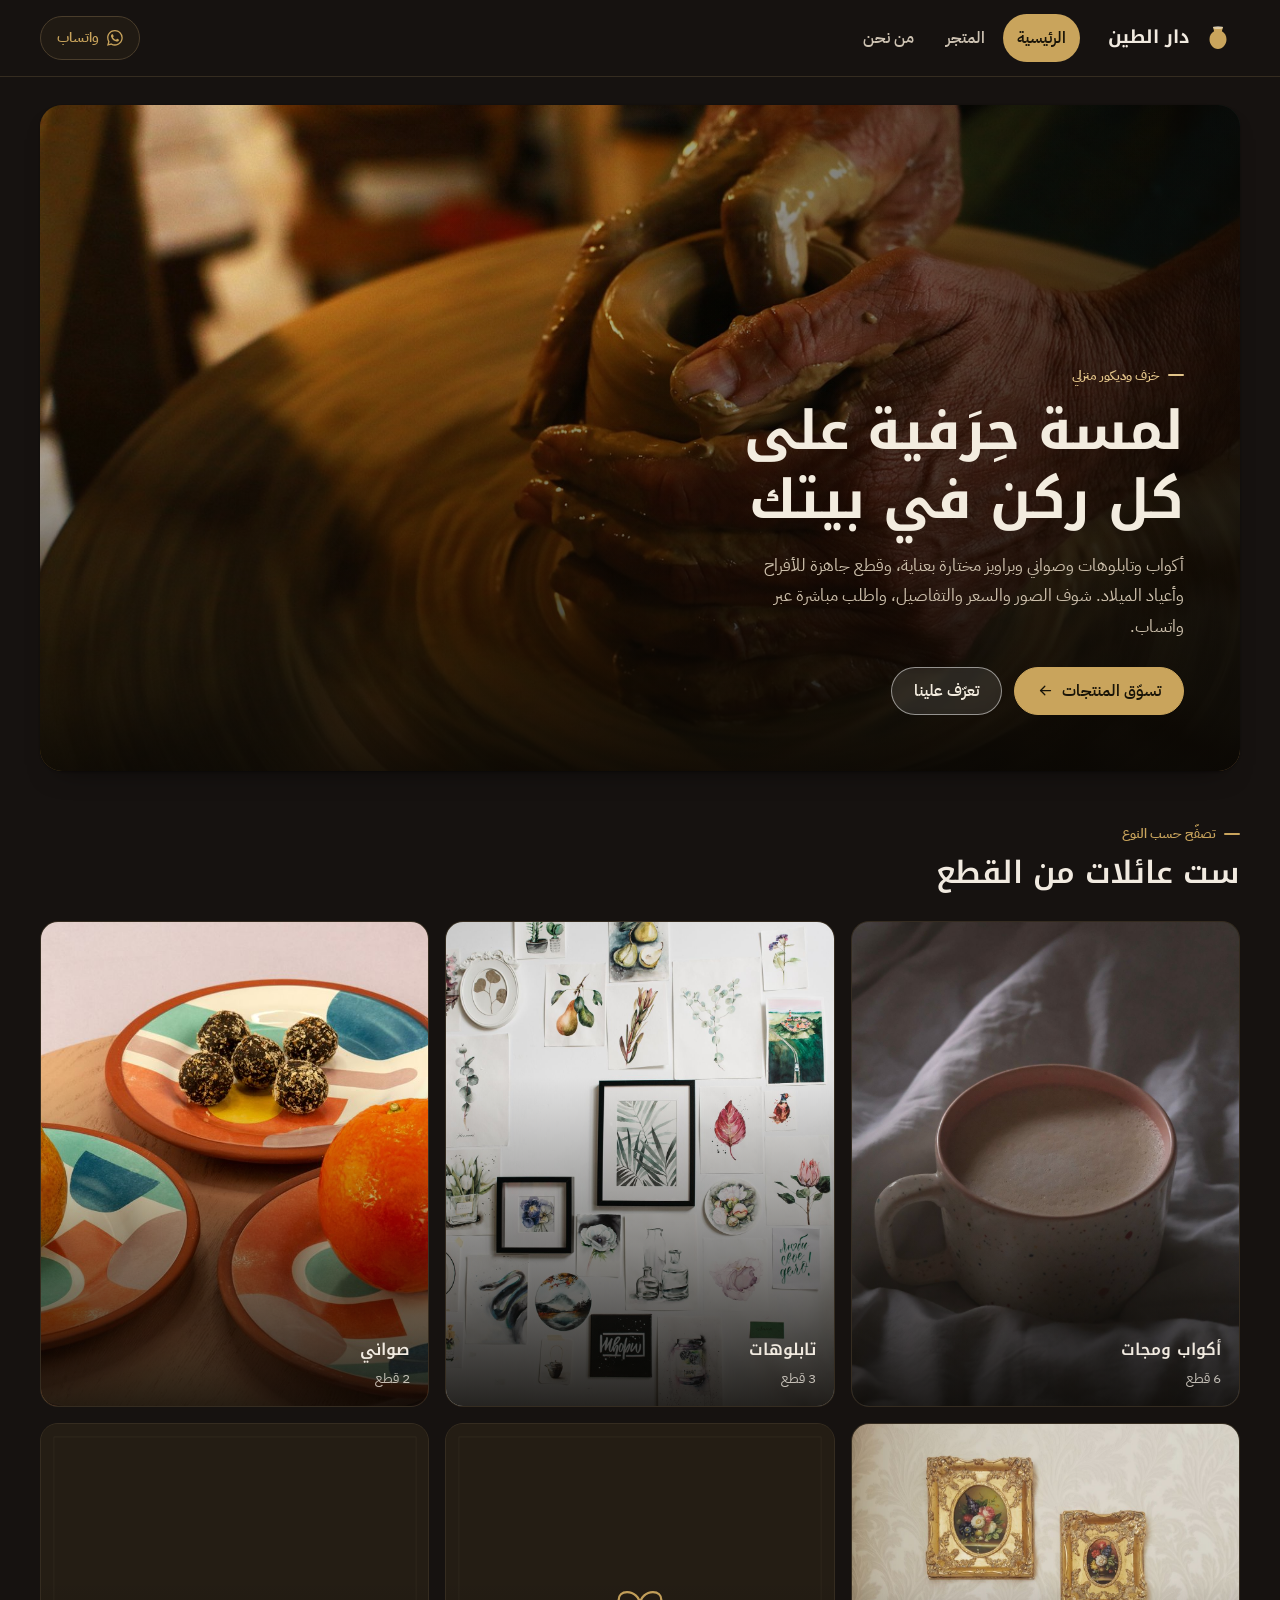
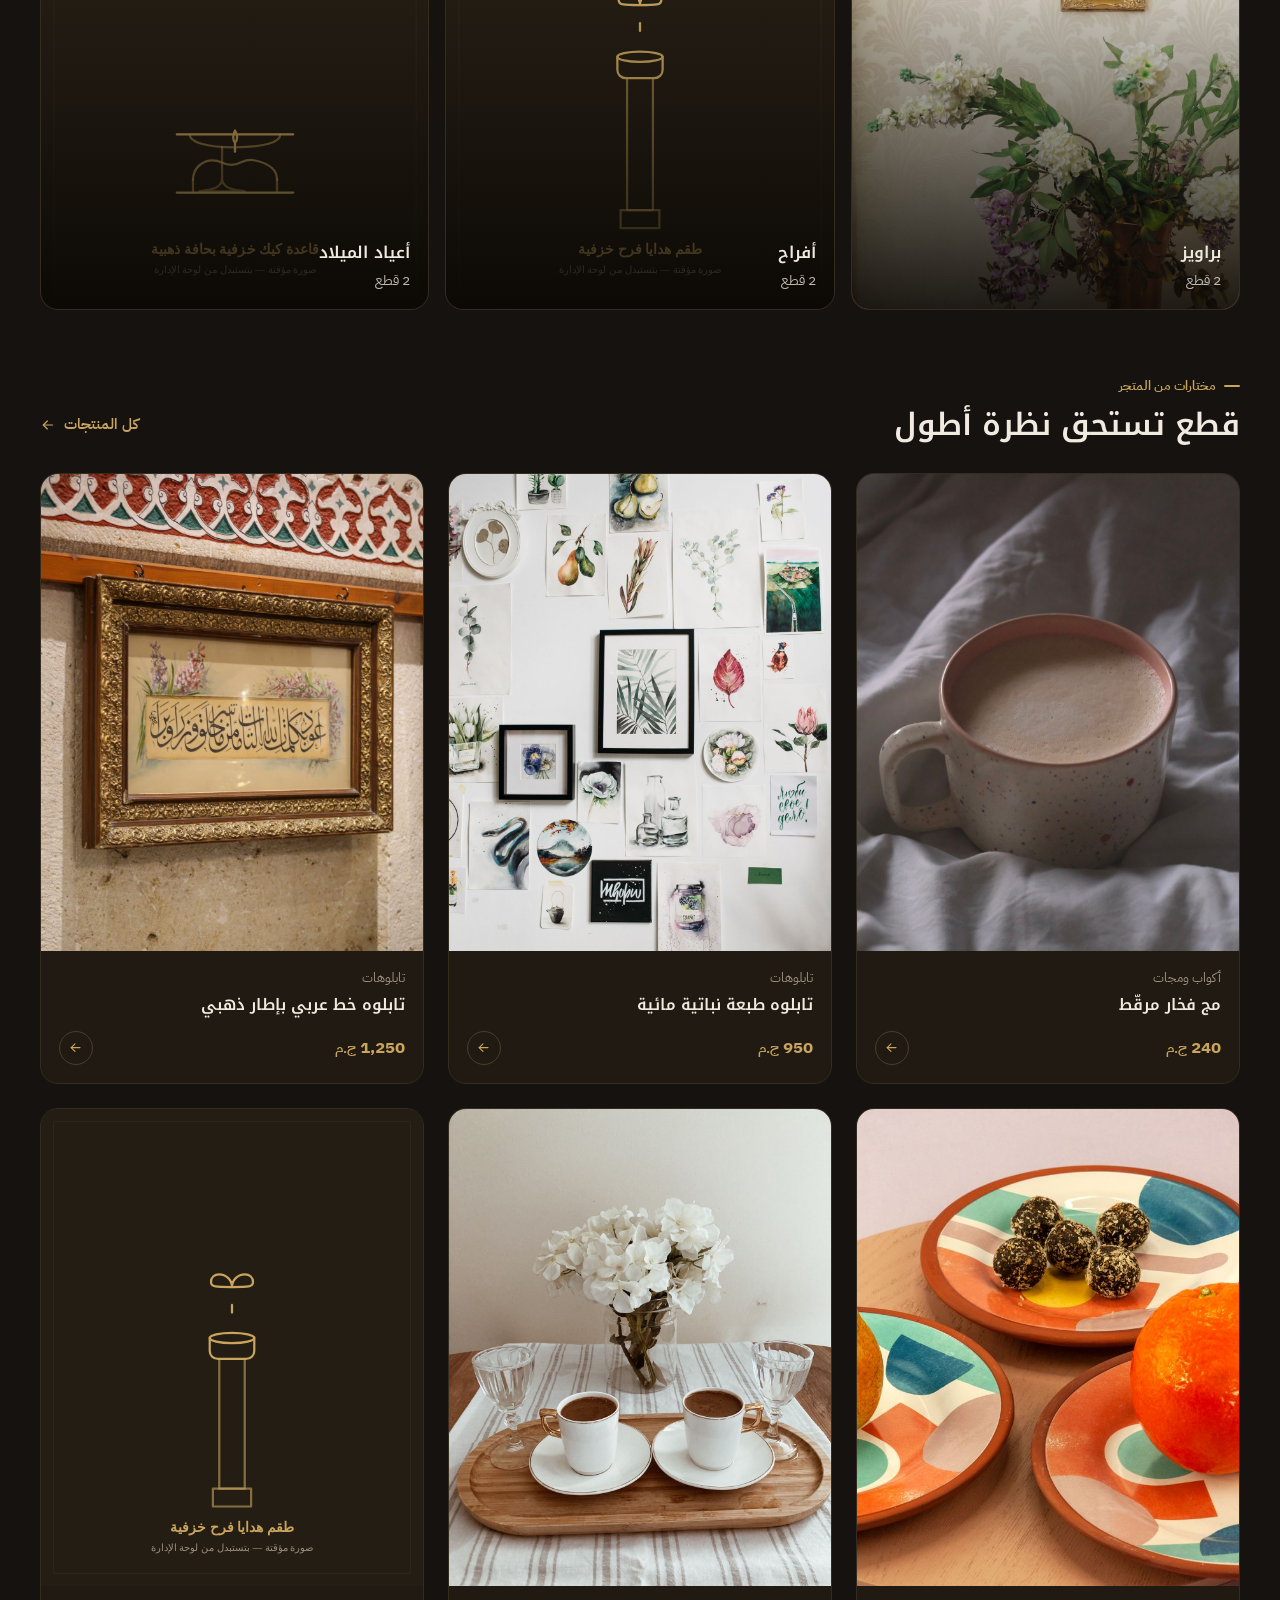
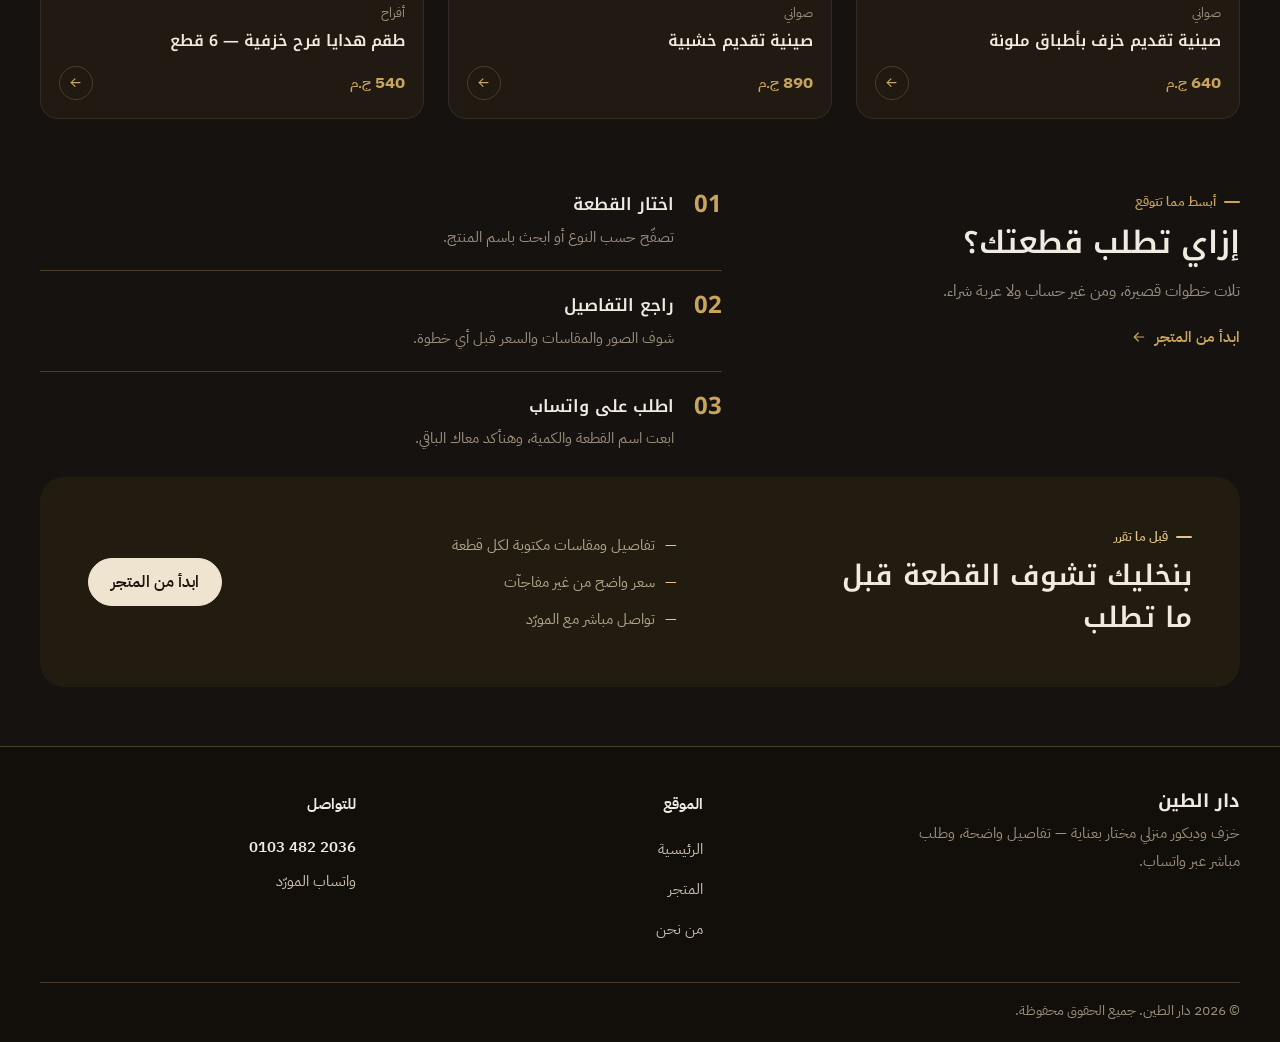
==== commit e75405d7: "feat: unify catalog source, real WhatsApp number, architecture doc, password-gated admin, ponytail c" ====
--- a/index.html
+++ b/index.html
@@ -428,7 +428,7 @@
 
           <div class="contact-line">
             <span class="contact-label">رقم الهاتف</span>
-            <a id="contact-phone" href="#" dir="ltr">0100 000 0000</a>
+            <a id="contact-phone" href="tel:+201034822036" dir="ltr">0103 482 2036</a>
           </div>
 
           <a class="btn btn-primary btn-block" id="contact-wa" data-wa-link href="#" target="_blank" rel="noopener">
@@ -458,7 +458,7 @@
     </nav>
     <div class="footer-contact">
       <h2>للتواصل</h2>
-      <a id="footer-phone" href="#" dir="ltr">0100 000 0000</a>
+      <a id="footer-phone" href="tel:+201034822036" dir="ltr">0103 482 2036</a>
       <a class="footer-link" data-wa-link href="#" target="_blank" rel="noopener">واتساب المورّد</a>
     </div>
   </div>
